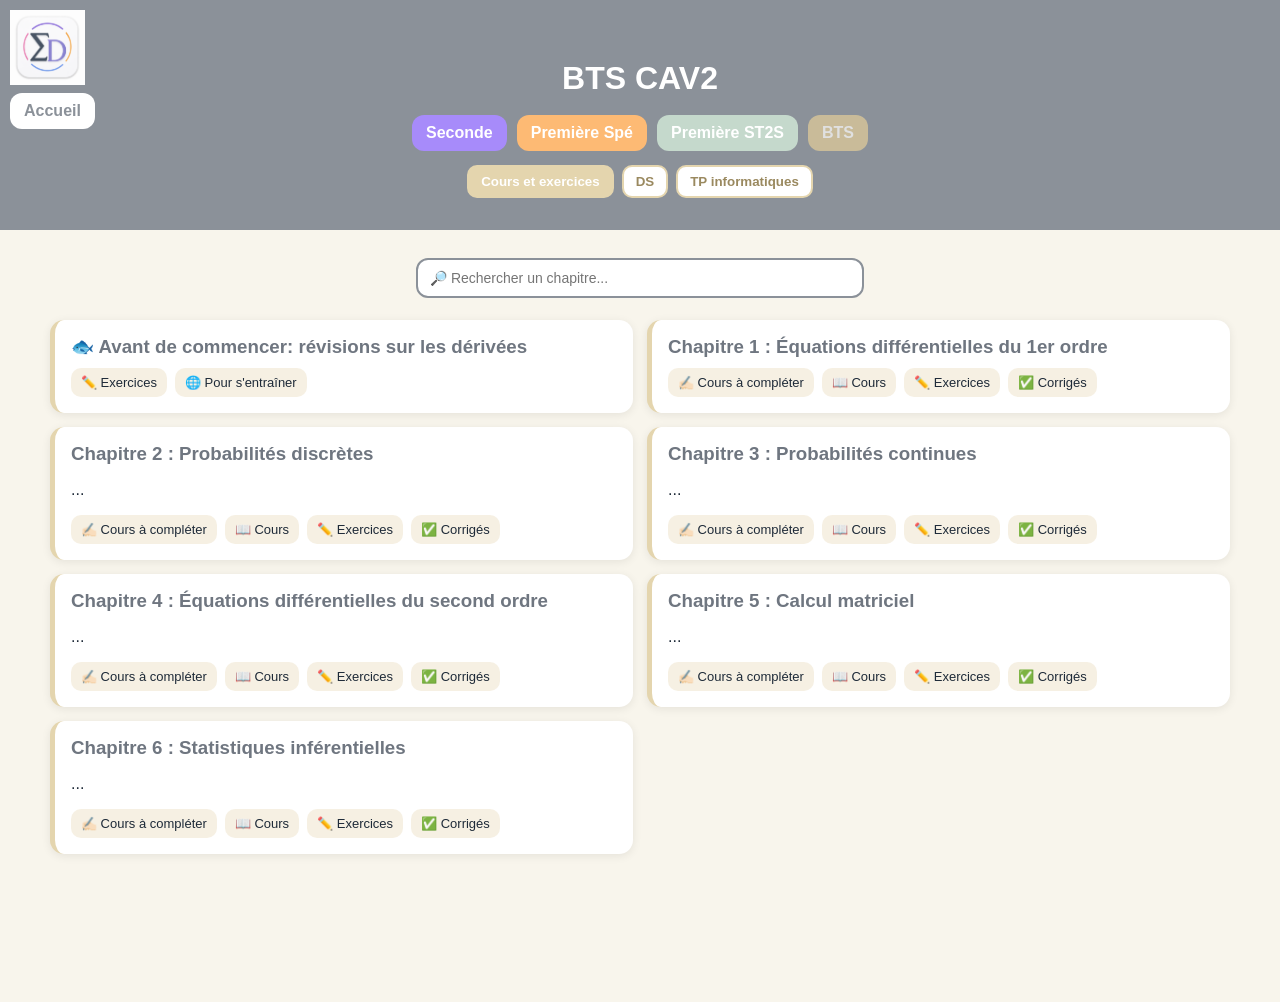
==== bts.html @ 2d046307 "Clean up bts.html by removing redundant elements Removed duplicate script tag and page counter." ====
<!DOCTYPE html>
<html lang="fr">
<head>
  <meta charset="UTF-8">
  <title>BTS CAV2 - Mme Devaud</title>
  <link rel="stylesheet" href="styleapp.css">
  <link rel="icon" type="image/png" sizes="16x16" href="favicon.png">
<link rel="icon" type="image/png" sizes="32x32" href="favicon.png">
<link rel="icon" type="image/png" sizes="180x180" href="favicon.png">
<link rel="apple-touch-icon" sizes="180x180" href="favicon.png">
  <meta name="apple-mobile-web-app-capable" content="yes">
  <meta name="apple-mobile-web-app-status-bar-style" content="default">
  <script async src="https://www.googletagmanager.com/gtag/js?id=G-ZC0NM1HNEK"></script>
    <script>
      window.dataLayer = window.dataLayer || [];
      function gtag(){dataLayer.push(arguments);}
      gtag('js', new Date());

      gtag('config', 'G-ZC0NM1HNEK');
    </script>
</head>

<body class="bts">

<header>
  <div class="logo-container">
    <a href="index.html" class="logo-link">
      <img src="favicon.png" alt="Accueil - Mme Devaud" class="logo-page">
    </a>

    <a class="menu-btn accueil-btn" href="index.html">Accueil</a>
  </div>
  <h1>BTS CAV2</h1>

  <nav class="menu">
    
    <a class="menu-btn seconde-btn" href="seconde.html">Seconde</a>
    <a class="menu-btn spe-btn" href="spe.html">Première Spé</a>
    <a class="menu-btn st2s-btn" href="st2s.html">Première ST2S</a>
    <a class="menu-btn bts-btn active" href="bts.html">BTS</a>
  </nav>

  <div class="sub-menu">
    <button class="sub-btn active" onclick="showSec('cl',event)">Cours et exercices</button>
    <button class="sub-btn" onclick="showSec('ds',event)">DS</button>
    <button class="sub-btn" onclick="showSec('tp',event)">TP informatiques</button>
  </div>

</header>

<main>

<!-- SEARCH -->
<div class="search-box">
  <input type="text" id="searchInput" placeholder="🔎 Rechercher un chapitre..." onkeyup="searchChapters()">
</div>

<!-- ================= COURS ================= -->
<section id="cl" class="sub-section active">

  <div class="cards-container">
    <div class="card">
      <h3> 🐟 Avant de commencer: révisions sur les dérivées</h3>
  

      <div class="actions">
        <a href="pdf/bts/CH0_revisions.pdf"> ✏️ Exercices </a>
        <a href="https://coopmaths.fr/alea/?uuid=ec088&id=1AN14-3&n=5&d=10&s=2-3-4&s2=false&s3=false&cd=0&tip=0&cols=3&alea=6MZ5&uuid=a83c0&id=1AN14-4&n=4&d=10&s=5&cd=1&tip=0&alea=QR9x&uuid=1a60f&id=1AN14-5&n=3&d=10&s=1-3&cd=1&tip=0&alea=TZqJ&uuid=b32f2&id=1AN14-6&n=2&d=10&s=1&s2=false&cd=1&tip=0&alea=F6NR&uuid=3391d&id=1AN14-7&n=5&d=10&s=1-4&cd=1&tip=0&alea=qNlT&v=eleve&es=221100110">🌐 Pour s'entraîner</a>
      </div>
    </div>
    <div class="card">
      <h3>Chapitre 1 : Équations différentielles du 1er ordre</h3>
    

      <div class="actions">
      <a href="pdf/bts/CH1_Eleves.pdf">✍🏻 Cours à compléter</a>
        <a href="pdf/bts/CH1_COURS.pdf">📖 Cours  </a>
        <a href="pdf/bts/CH1_TD.pdf">✏️ Exercices</a>
        <a href="#">✅ Corrigés</a>
      </div>
    </div>

    <div class="card">
      <h3>Chapitre 2 : Probabilités discrètes</h3>
      <p>...</p>

      <div class="actions">
        <a href="#">✍🏻 Cours à compléter</a>
        <a href="#">📖 Cours  </a>
        <a href="#">✏️ Exercices</a>
        <a href="#">✅ Corrigés</a>
      </div>
    </div>

    <div class="card">
      <h3>Chapitre 3 : Probabilités continues</h3>
      <p>...</p>

      <div class="actions">
        <a href="#">✍🏻 Cours à compléter</a>
        <a href="#">📖 Cours  </a>
        <a href="#">✏️ Exercices</a>
        <a href="#">✅ Corrigés</a>
      </div>
    </div>

    <div class="card">
      <h3>Chapitre 4 : Équations différentielles du second ordre</h3>
      <p>...</p>

      <div class="actions">
        <a href="#">✍🏻 Cours à compléter</a>
        <a href="#">📖 Cours  </a>
        <a href="#">✏️ Exercices</a>
        <a href="#">✅ Corrigés</a>
      </div>
    </div>

    <div class="card">
      <h3>Chapitre 5 : Calcul matriciel</h3>
      <p>...</p>

      <div class="actions">
        <a href="#">✍🏻 Cours à compléter</a>
        <a href="#">📖 Cours  </a>
        <a href="#">✏️ Exercices</a>
        <a href="#">✅ Corrigés</a>
      </div>
    </div>

      <div class="card">
      <h3>Chapitre 6 : Statistiques inférentielles</h3>
      <p>...</p>

      <div class="actions">
        <a href="#">✍🏻 Cours à compléter</a>
        <a href="#">📖 Cours  </a>
        <a href="#">✏️ Exercices</a>
        <a href="#">✅ Corrigés</a>
      </div>
    </div>

  </div>

</section>

<!-- ================= DS ================= -->
<section id="ds" class="sub-section">

  <div class="cards-container">

    <div class="card">
      <h3>DS 1</h3>
      <div class="actions">
        <a href="#">📄 Sujet</a>
        <a href="#">✅ Correction</a>
      </div>
    </div>

  </div>

</section>

  <!-- ================= TP ================= -->
<section id="tp" class="sub-section">

  <div class="cards-container">

    <div class="card">
      <h3>TP 1</h3>
      <div class="actions">
        <a href="#">📄 Énoncé</a>
        
      </div>
    </div>

  </div>

</section>

</main>


</body>
</html>
---- styleapp.css ----
/* =========================
   RESET GLOBAL
========================= */

html, body {
  margin: 0;
  padding: 0;
  font-family: -apple-system, BlinkMacSystemFont, "Segoe UI", Arial, sans-serif;
  color: #1e2a38;
  min-height: 100%;
  background: #f5f7fb;
}

/* bloc info en haut à gauche */
.top-left-info {
  position: absolute;
  top: 10px;
  left: 10px;
  text-align: left;
  font-size: 12px;
  color: white;
  font-style: italic;
  line-height: 1.3;
}

.logo-home {
  display: block;
  width: 100px !important;
  height: 100px !important;
  min-width: 100px !important;
  min-height: 100px !important;
  max-width: 100px !important;
  max-height: 100px !important;
  object-fit: contain;
  margin-top: 8px;
}

.logo-link {
  position: absolute;
  top: 10px;
  left: 10px;
  display: block;
  z-index: 10;
}

.logo-page {
  display: block;
  width: 75px !important;
  height: 75px !important;
  max-width: 75px !important;
  max-height: 75px !important;
  object-fit: contain;
}

/* évite les trous blancs iOS */
body {
  min-height: 100vh;
  -webkit-tap-highlight-color: transparent;
}

/* =========================
   FONDS PAR FILIÈRE
========================= */

body.seconde { background: #f3e8ff; }
body.spe     { background: #fff1e6; }
body.st2s    { background: #f0f6f2; }
body.bts     { background: #f8f5ec; }

/* =========================
   HEADER STYLE APP
========================= */

header {
  position: relative;
  background: #8b9199;
  color: white;
  text-align: center;
  padding: 60px 20px 32px;
  margin: 0;
  min-height: 150px;
  box-sizing: border-box;
}

h1 {
  margin: 0;
  font-weight: 700;
}

.logo-container {
  position: absolute;
  top: 10px;
  left: 10px;
  display: flex;
  flex-direction: column;
  align-items: flex-start;
  z-index: 10;
}

.logo-container .logo-link {
  position: static;
}

.accueil-btn {
  margin-top: 8px;
  white-space: nowrap;
}

/* =========================
   MAIN (IMPORTANT ANTI-RUPTURE)
========================= */

main {
  min-height: calc(100vh - 160px);
  padding: 16px;
  background: transparent;
}

/* =========================
   MENU (APP STYLE)
========================= */

.menu {
  display: flex;
  justify-content: center;
  align-items: center;
  gap: 10px;
  flex-wrap: wrap;
  margin-top: 18px;
}

.menu-btn {
  background: white;
  color: #8b9199;
  padding: 9px 14px;
  border-radius: 12px;
  text-decoration: none;
  font-weight: 600;
  transition: 0.2s ease;
}

.menu-btn:hover {
  transform: translateY(-1px);
  filter: brightness(0.95);
}

/* =========================
   COULEUR DES ONGLETS
========================= */

.menu-btn.seconde-btn {
  background: #a78bfa;
  color: white;
}

.menu-btn.spe-btn {
  background: #fdba74;
  color: white;
}

.menu-btn.st2s-btn {
  background: #c5d9cc;
  color: white;
}

.menu-btn.bts-btn {
  background: #e4d5ae;
  color: white;
}

/* =========================
   ONGLET ACTIF
========================= */

body.seconde .menu-btn.seconde-btn {
  filter: brightness(0.88);
}

body.spe .menu-btn.spe-btn {
  filter: brightness(0.88);
}

body.st2s .menu-btn.st2s-btn {
  filter: brightness(0.88);
}

body.bts .menu-btn.bts-btn {
  filter: brightness(0.88);
}

/* =========================
   SUB MENU
========================= */

.sub-menu {
  display: flex;
  justify-content: center;
  align-items: center;
  gap: 8px;
  flex-wrap: wrap;
  margin-top: 14px;
}

.sub-btn {
  background: white;
  border: 2px solid #8b9199;
  color: #8b9199;
  padding: 7px 12px;
  border-radius: 10px;
  cursor: pointer;
  font-weight: 600;
  transition: 0.2s;
}

.sub-btn:hover {
  filter: brightness(0.95);
}

/* =========================
   SOUS-ONGLETS SECONDE
========================= */

body.seconde .sub-btn {
  border-color: #a78bfa;
  color: #7c5ac7;
}

body.seconde .sub-btn.active {
  background: #a78bfa;
  color: white;
}

/* =========================
   SOUS-ONGLETS PREMIÈRE SPÉ
========================= */

body.spe .sub-btn {
  border-color: #fdba74;
  color: #d88732;
}

body.spe .sub-btn.active {
  background: #fdba74;
  color: white;
}

/* =========================
   SOUS-ONGLETS ST2S
========================= */

body.st2s .sub-btn {
  border-color: #c5d9cc;
  color: #6d8b78;
}

body.st2s .sub-btn.active {
  background: #c5d9cc;
  color: white;
}

/* =========================
   SOUS-ONGLETS BTS
========================= */

body.bts .sub-btn {
  border-color: #e4d5ae;
  color: #9a895f;
}

body.bts .sub-btn.active {
  background: #e4d5ae;
  color: white;
}

/* =========================
   SEARCH (STYLE APP)
========================= */

.search-box {
  display: flex;
  justify-content: center;
  margin: 12px 0;
}

.search-box input {
  width: 60%;
  max-width: 420px;
  padding: 10px 12px;
  border-radius: 12px;
  border: 2px solid #8b9199;
  outline: none;
  font-size: 14px;
  background: white;
}

/* =========================
   SECTIONS
========================= */

.sub-section {
  display: none;
  max-width: 1200px;
  margin: auto;
}

.sub-section.active {
  display: block;
}

/* =========================
   GRILLE 2 COLONNES
========================= */

.cards-container {
  display: grid;
  grid-template-columns: repeat(2, minmax(0, 1fr));
  gap: 14px;
  padding: 10px;
}

/* mobile → 1 colonne uniquement */
@media (max-width: 700px) {
  .cards-container {
    grid-template-columns: 1fr;
  }
}

/* =========================
   CARD (STYLE NOTION APP)
========================= */

.card {
  background: white;
  padding: 16px;
  border-radius: 14px;
  box-shadow: 0 2px 10px rgba(0,0,0,0.08);
  transition: 0.2s ease;
  margin: 0;
}

.card:hover {
  transform: translateY(-2px);
}

.card h3 {
  margin: 0 0 8px 0;
  color: #6f7680;
}

/* =========================
   ACTION BUTTONS
========================= */

.actions {
  display: flex;
  flex-wrap: wrap;
  gap: 8px;
  margin-top: 10px;
}

.actions a {
  display: inline-block;
  padding: 7px 10px;
  border-radius: 10px;
  text-decoration: none;
  font-size: 13px;
  color: #1e2a38;
  background: rgba(0,0,0,0.06);
  transition: 0.2s;
}

.actions a:hover {
  transform: translateY(-1px);
  filter: brightness(1.1);
}

/* =========================
   COULEURS PAR FILIÈRE
========================= */

.seconde .card {
  border-left: 5px solid #a78bfa;
}

.spe .card {
  border-left: 5px solid #fdba74;
}

.st2s .card {
  border-left: 5px solid #c5d9cc;
}

.bts .card {
  border-left: 5px solid #e4d5ae;
}

.seconde .actions a {
  background: rgba(167,139,250,0.18);
}

.spe .actions a {
  background: rgba(253,186,116,0.18);
}

.st2s .actions a {
  background: rgba(197,217,204,0.35);
}

.bts .actions a {
  background: rgba(228,213,174,0.35);
}

/* =========================
   BIENVENUE CARD
========================= */

.card.welcome {
  max-width: 800px;
  margin: 25px auto;
  padding: 22px;
  border-radius: 16px;
  background: white;
  box-shadow: 0 4px 12px rgba(0,0,0,0.08);
  border-left: 6px solid #a0a7b1;
  text-align: center;
}

/* =========================
   ACCUEIL FIX FINAL (SAFE)
========================= */

.home-container {
  display: grid;
  grid-template-columns: repeat(2, 1fr);
  gap: 10px;
  max-width: 650px;
  margin: 10px auto;
  padding: 8px;
}

.app-card {
  display: flex;
  align-items: center;
  justify-content: center;

  height: 90px;

  border-radius: 15px;

  font-size: 18px;
  font-weight: bold;

  color: white;
  text-decoration: none;

  transition: 0.2s;
}

.app-card:hover {
  transform: scale(1.03);
  opacity: 0.9;
}

/* =========================
   COULEURS DES CARTES ACCUEIL
========================= */

.app-card.seconde {
  background: #a78bfa;
  color: white;
}

.app-card.spe {
  background: #fdba74;
  color: white;
}

.app-card.st2s {
  background: #c5d9cc;
  color: white;
}

.app-card.bts {
  background: #e4d5ae;
  color: white;
}

/* mobile uniquement */
@media (max-width: 600px) {
  .home-container {
    grid-template-columns: 1fr;
  }
}

/* =========================
   FOOTER
========================= */

.footer {
  text-align: center;
  padding: 15px;
  font-size: 13px;
  color: #6f7680;
  background: white;
  border-top: 1px solid #ddd;
}

.footer a:hover {
  text-decoration: underline;
}

/* =========================
   FIX iPHONE (CRITIQUE)
========================= */

html {
  background: #f5f7fb;
}

body {
  overflow-x: hidden;
}

/* =========================
   COMPTEUR DE VISITES
========================= */

.page-counter {
  text-align: center;
  margin: 25px 0 15px;
  font-size: 0.9rem;
  opacity: 0.75;
}

.page-counter img {
  vertical-align: middle;
}
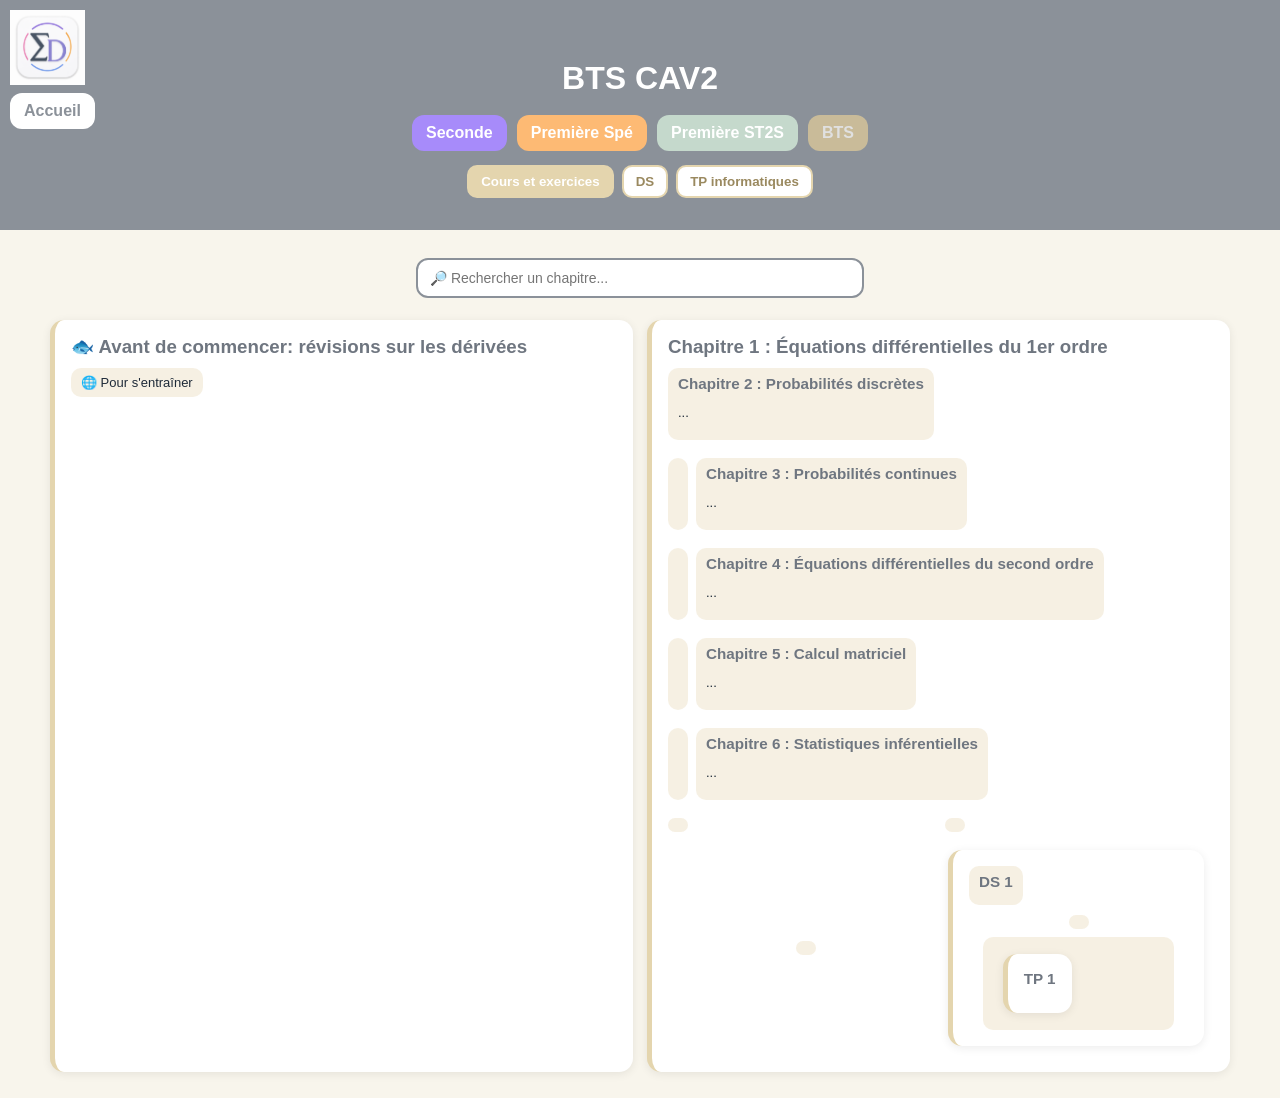
==== commit 9c242bca: "Add target='_blank' to multiple links in bts.html" ====
--- a/bts.html
+++ b/bts.html
@@ -64,7 +64,7 @@
   
 
       <div class="actions">
-        <a href="pdf/bts/CH0_revisions.pdf"> ✏️ Exercices </a>
+        <a href="pdf/bts/CH0_revisions.pdf"target="_blank> ✏️ Exercices </a>
         <a href="https://coopmaths.fr/alea/?uuid=ec088&id=1AN14-3&n=5&d=10&s=2-3-4&s2=false&s3=false&cd=0&tip=0&cols=3&alea=6MZ5&uuid=a83c0&id=1AN14-4&n=4&d=10&s=5&cd=1&tip=0&alea=QR9x&uuid=1a60f&id=1AN14-5&n=3&d=10&s=1-3&cd=1&tip=0&alea=TZqJ&uuid=b32f2&id=1AN14-6&n=2&d=10&s=1&s2=false&cd=1&tip=0&alea=F6NR&uuid=3391d&id=1AN14-7&n=5&d=10&s=1-4&cd=1&tip=0&alea=qNlT&v=eleve&es=221100110">🌐 Pour s'entraîner</a>
       </div>
     </div>
@@ -73,10 +73,10 @@
     
 
       <div class="actions">
-      <a href="pdf/bts/CH1_Eleves.pdf">✍🏻 Cours à compléter</a>
-        <a href="pdf/bts/CH1_COURS.pdf">📖 Cours  </a>
-        <a href="pdf/bts/CH1_TD.pdf">✏️ Exercices</a>
-        <a href="#">✅ Corrigés</a>
+      <a href="pdf/bts/CH1_Eleves.pdf"target="_blank>✍🏻 Cours à compléter</a>
+        <a href="pdf/bts/CH1_COURS.pdf"target="_blank>📖 Cours  </a>
+        <a href="pdf/bts/CH1_TD.pdf"target="_blank>✏️ Exercices</a>
+        <a href="#"target="_blank>✅ Corrigés</a>
       </div>
     </div>
 
@@ -85,10 +85,10 @@
       <p>...</p>
 
       <div class="actions">
-        <a href="#">✍🏻 Cours à compléter</a>
-        <a href="#">📖 Cours  </a>
-        <a href="#">✏️ Exercices</a>
-        <a href="#">✅ Corrigés</a>
+        <a href="#"target="_blank>✍🏻 Cours à compléter</a>
+        <a href="#"target="_blank>📖 Cours  </a>
+        <a href="#"target="_blank>✏️ Exercices</a>
+        <a href="#"target="_blank>✅ Corrigés</a>
       </div>
     </div>
 
@@ -97,10 +97,10 @@
       <p>...</p>
 
       <div class="actions">
-        <a href="#">✍🏻 Cours à compléter</a>
-        <a href="#">📖 Cours  </a>
-        <a href="#">✏️ Exercices</a>
-        <a href="#">✅ Corrigés</a>
+        <a href="#"target="_blank>✍🏻 Cours à compléter</a>
+        <a href="#"target="_blank>📖 Cours  </a>
+        <a href="#"target="_blank>✏️ Exercices</a>
+        <a href="#"target="_blank>✅ Corrigés</a>
       </div>
     </div>
 
@@ -109,10 +109,10 @@
       <p>...</p>
 
       <div class="actions">
-        <a href="#">✍🏻 Cours à compléter</a>
-        <a href="#">📖 Cours  </a>
-        <a href="#">✏️ Exercices</a>
-        <a href="#">✅ Corrigés</a>
+        <a href="#"target="_blank>✍🏻 Cours à compléter</a>
+        <a href="#"target="_blank>📖 Cours  </a>
+        <a href="#"target="_blank>✏️ Exercices</a>
+        <a href="#"target="_blank>✅ Corrigés</a>
       </div>
     </div>
 
@@ -121,10 +121,10 @@
       <p>...</p>
 
       <div class="actions">
-        <a href="#">✍🏻 Cours à compléter</a>
-        <a href="#">📖 Cours  </a>
-        <a href="#">✏️ Exercices</a>
-        <a href="#">✅ Corrigés</a>
+        <a href="#"target="_blank>✍🏻 Cours à compléter</a>
+        <a href="#"target="_blank>📖 Cours  </a>
+        <a href="#"target="_blank>✏️ Exercices</a>
+        <a href="#"target="_blank>✅ Corrigés</a>
       </div>
     </div>
 
@@ -133,10 +133,10 @@
       <p>...</p>
 
       <div class="actions">
-        <a href="#">✍🏻 Cours à compléter</a>
-        <a href="#">📖 Cours  </a>
-        <a href="#">✏️ Exercices</a>
-        <a href="#">✅ Corrigés</a>
+        <a href="#"target="_blank>✍🏻 Cours à compléter</a>
+        <a href="#"target="_blank>📖 Cours  </a>
+        <a href="#"target="_blank>✏️ Exercices</a>
+        <a href="#"target="_blank>✅ Corrigés</a>
       </div>
     </div>
 
@@ -152,8 +152,8 @@
     <div class="card">
       <h3>DS 1</h3>
       <div class="actions">
-        <a href="#">📄 Sujet</a>
-        <a href="#">✅ Correction</a>
+        <a href="#"target="_blank>📄 Sujet</a>
+        <a href="#"target="_blank>✅ Correction</a>
       </div>
     </div>
 
@@ -169,7 +169,7 @@
     <div class="card">
       <h3>TP 1</h3>
       <div class="actions">
-        <a href="#">📄 Énoncé</a>
+        <a href="#"target="_blank>📄 Énoncé</a>
         
       </div>
     </div>
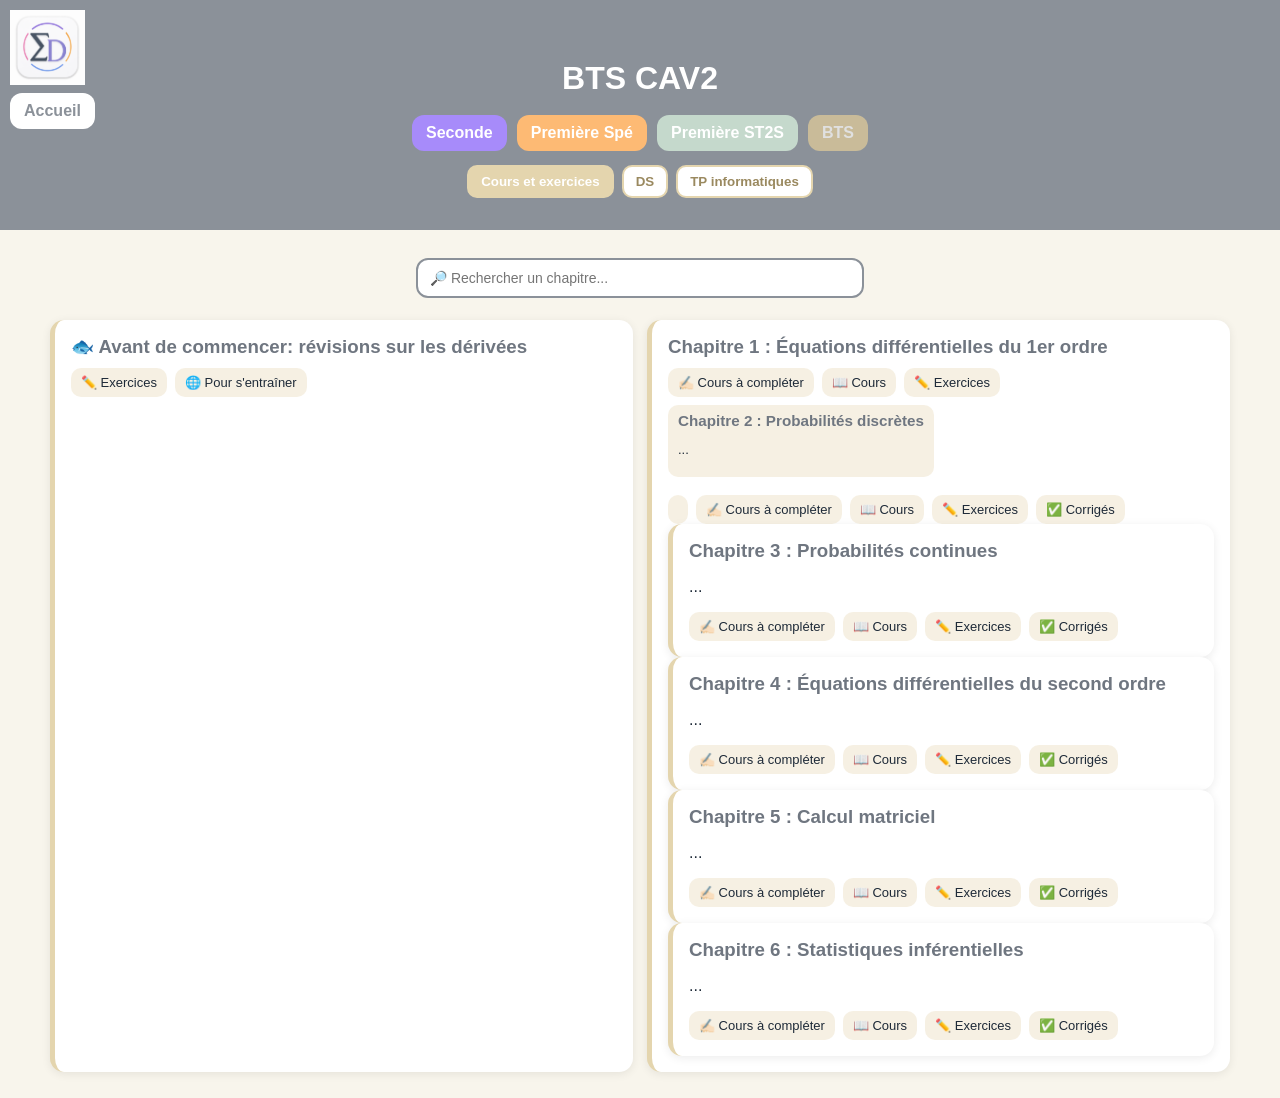
==== commit 3fade053: "Fix HTML link formatting in bts.html" ====
--- a/bts.html
+++ b/bts.html
@@ -64,7 +64,7 @@
   
 
       <div class="actions">
-        <a href="pdf/bts/CH0_revisions.pdf"target="_blank> ✏️ Exercices </a>
+        <a href="pdf/bts/CH0_revisions.pdf" target="_blank"> ✏️ Exercices </a>
         <a href="https://coopmaths.fr/alea/?uuid=ec088&id=1AN14-3&n=5&d=10&s=2-3-4&s2=false&s3=false&cd=0&tip=0&cols=3&alea=6MZ5&uuid=a83c0&id=1AN14-4&n=4&d=10&s=5&cd=1&tip=0&alea=QR9x&uuid=1a60f&id=1AN14-5&n=3&d=10&s=1-3&cd=1&tip=0&alea=TZqJ&uuid=b32f2&id=1AN14-6&n=2&d=10&s=1&s2=false&cd=1&tip=0&alea=F6NR&uuid=3391d&id=1AN14-7&n=5&d=10&s=1-4&cd=1&tip=0&alea=qNlT&v=eleve&es=221100110">🌐 Pour s'entraîner</a>
       </div>
     </div>
@@ -73,9 +73,9 @@
     
 
       <div class="actions">
-      <a href="pdf/bts/CH1_Eleves.pdf"target="_blank>✍🏻 Cours à compléter</a>
-        <a href="pdf/bts/CH1_COURS.pdf"target="_blank>📖 Cours  </a>
-        <a href="pdf/bts/CH1_TD.pdf"target="_blank>✏️ Exercices</a>
+      <a href="pdf/bts/CH1_Eleves.pdf"target="_blank">✍🏻 Cours à compléter</a>
+        <a href="pdf/bts/CH1_COURS.pdf"target="_blank">📖 Cours  </a>
+        <a href="pdf/bts/CH1_TD.pdf"target="_blank">✏️ Exercices</a>
         <a href="#"target="_blank>✅ Corrigés</a>
       </div>
     </div>
@@ -85,10 +85,10 @@
       <p>...</p>
 
       <div class="actions">
-        <a href="#"target="_blank>✍🏻 Cours à compléter</a>
-        <a href="#"target="_blank>📖 Cours  </a>
-        <a href="#"target="_blank>✏️ Exercices</a>
-        <a href="#"target="_blank>✅ Corrigés</a>
+        <a href="#"target="_blank">✍🏻 Cours à compléter</a>
+        <a href="#"target="_blank">📖 Cours  </a>
+        <a href="#"target="_blank">✏️ Exercices</a>
+        <a href="#"target="_blank">✅ Corrigés</a>
       </div>
     </div>
 
@@ -97,10 +97,10 @@
       <p>...</p>
 
       <div class="actions">
-        <a href="#"target="_blank>✍🏻 Cours à compléter</a>
-        <a href="#"target="_blank>📖 Cours  </a>
-        <a href="#"target="_blank>✏️ Exercices</a>
-        <a href="#"target="_blank>✅ Corrigés</a>
+        <a href="#"target="_blank">✍🏻 Cours à compléter</a>
+        <a href="#"target="_blank">📖 Cours  </a>
+        <a href="#"target="_blank">✏️ Exercices</a>
+        <a href="#"target="_blank">✅ Corrigés</a>
       </div>
     </div>
 
@@ -109,10 +109,10 @@
       <p>...</p>
 
       <div class="actions">
-        <a href="#"target="_blank>✍🏻 Cours à compléter</a>
-        <a href="#"target="_blank>📖 Cours  </a>
-        <a href="#"target="_blank>✏️ Exercices</a>
-        <a href="#"target="_blank>✅ Corrigés</a>
+        <a href="#"target="_blank">✍🏻 Cours à compléter</a>
+        <a href="#"target="_blank">📖 Cours  </a>
+        <a href="#"target="_blank">✏️ Exercices</a>
+        <a href="#"target="_blank">✅ Corrigés</a>
       </div>
     </div>
 
@@ -121,10 +121,10 @@
       <p>...</p>
 
       <div class="actions">
-        <a href="#"target="_blank>✍🏻 Cours à compléter</a>
-        <a href="#"target="_blank>📖 Cours  </a>
-        <a href="#"target="_blank>✏️ Exercices</a>
-        <a href="#"target="_blank>✅ Corrigés</a>
+        <a href="#"target="_blank">✍🏻 Cours à compléter</a>
+        <a href="#"target="_blank">📖 Cours  </a>
+        <a href="#"target="_blank">✏️ Exercices</a>
+        <a href="#"target="_blank">✅ Corrigés</a>
       </div>
     </div>
 
@@ -133,10 +133,10 @@
       <p>...</p>
 
       <div class="actions">
-        <a href="#"target="_blank>✍🏻 Cours à compléter</a>
-        <a href="#"target="_blank>📖 Cours  </a>
-        <a href="#"target="_blank>✏️ Exercices</a>
-        <a href="#"target="_blank>✅ Corrigés</a>
+        <a href="#"target="_blank">✍🏻 Cours à compléter</a>
+        <a href="#"target="_blank">📖 Cours  </a>
+        <a href="#"target="_blank">✏️ Exercices</a>
+        <a href="#"target="_blank">✅ Corrigés</a>
       </div>
     </div>
 
@@ -152,8 +152,8 @@
     <div class="card">
       <h3>DS 1</h3>
       <div class="actions">
-        <a href="#"target="_blank>📄 Sujet</a>
-        <a href="#"target="_blank>✅ Correction</a>
+        <a href="#"target="_blank">📄 Sujet</a>
+        <a href="#"target="_blank">✅ Correction</a>
       </div>
     </div>
 
@@ -169,7 +169,7 @@
     <div class="card">
       <h3>TP 1</h3>
       <div class="actions">
-        <a href="#"target="_blank>📄 Énoncé</a>
+        <a href="#"target="_blank">📄 Énoncé</a>
         
       </div>
     </div>
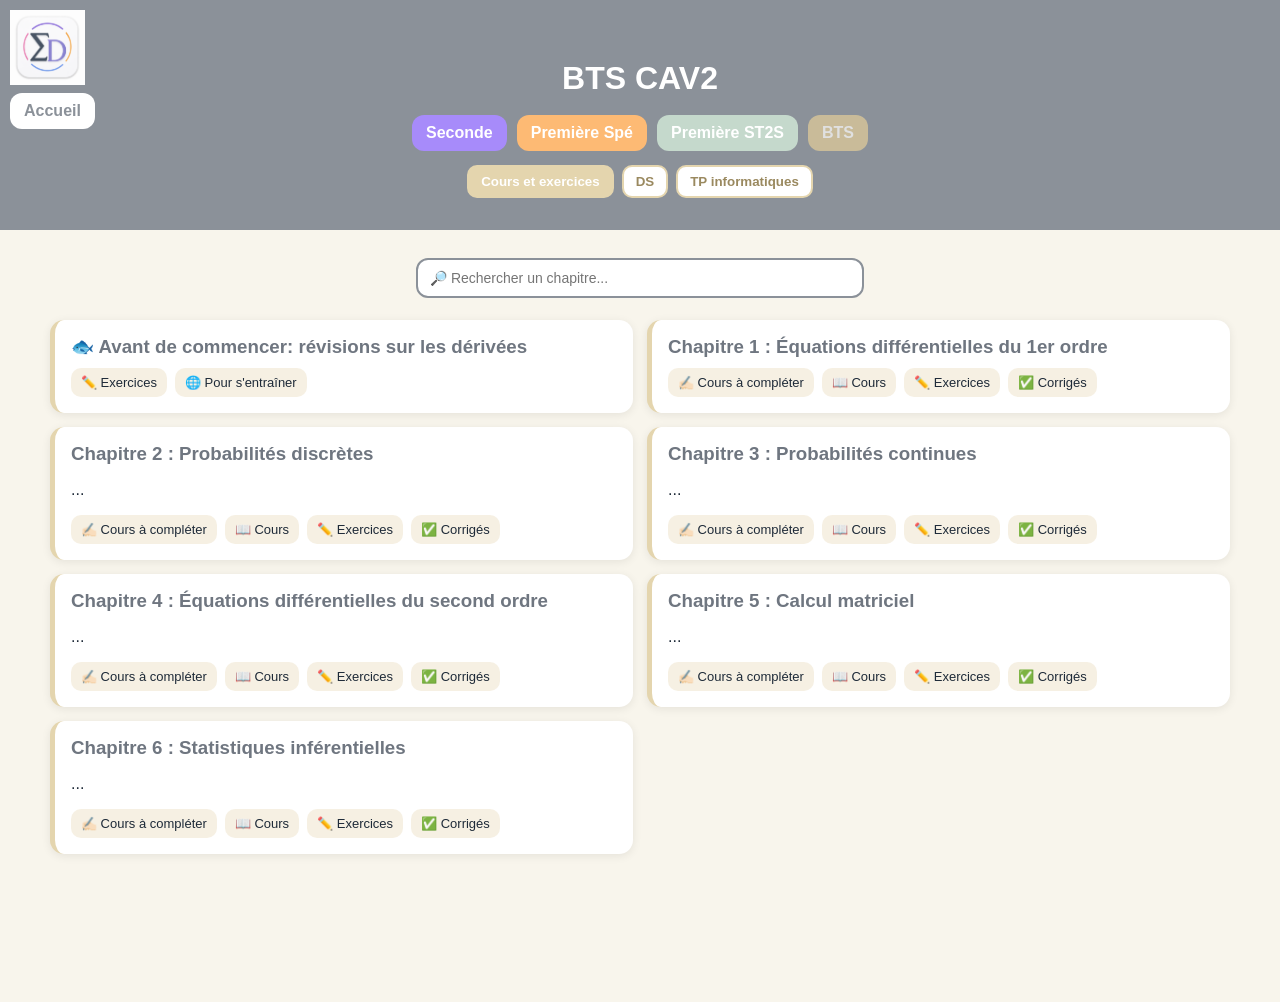
==== commit b03fc053: "Fix HTML syntax for 'Corrigés' link" ====
--- a/bts.html
+++ b/bts.html
@@ -76,7 +76,7 @@
       <a href="pdf/bts/CH1_Eleves.pdf"target="_blank">✍🏻 Cours à compléter</a>
         <a href="pdf/bts/CH1_COURS.pdf"target="_blank">📖 Cours  </a>
         <a href="pdf/bts/CH1_TD.pdf"target="_blank">✏️ Exercices</a>
-        <a href="#"target="_blank>✅ Corrigés</a>
+        <a href="#"target="_blank">✅ Corrigés</a>
       </div>
     </div>
 
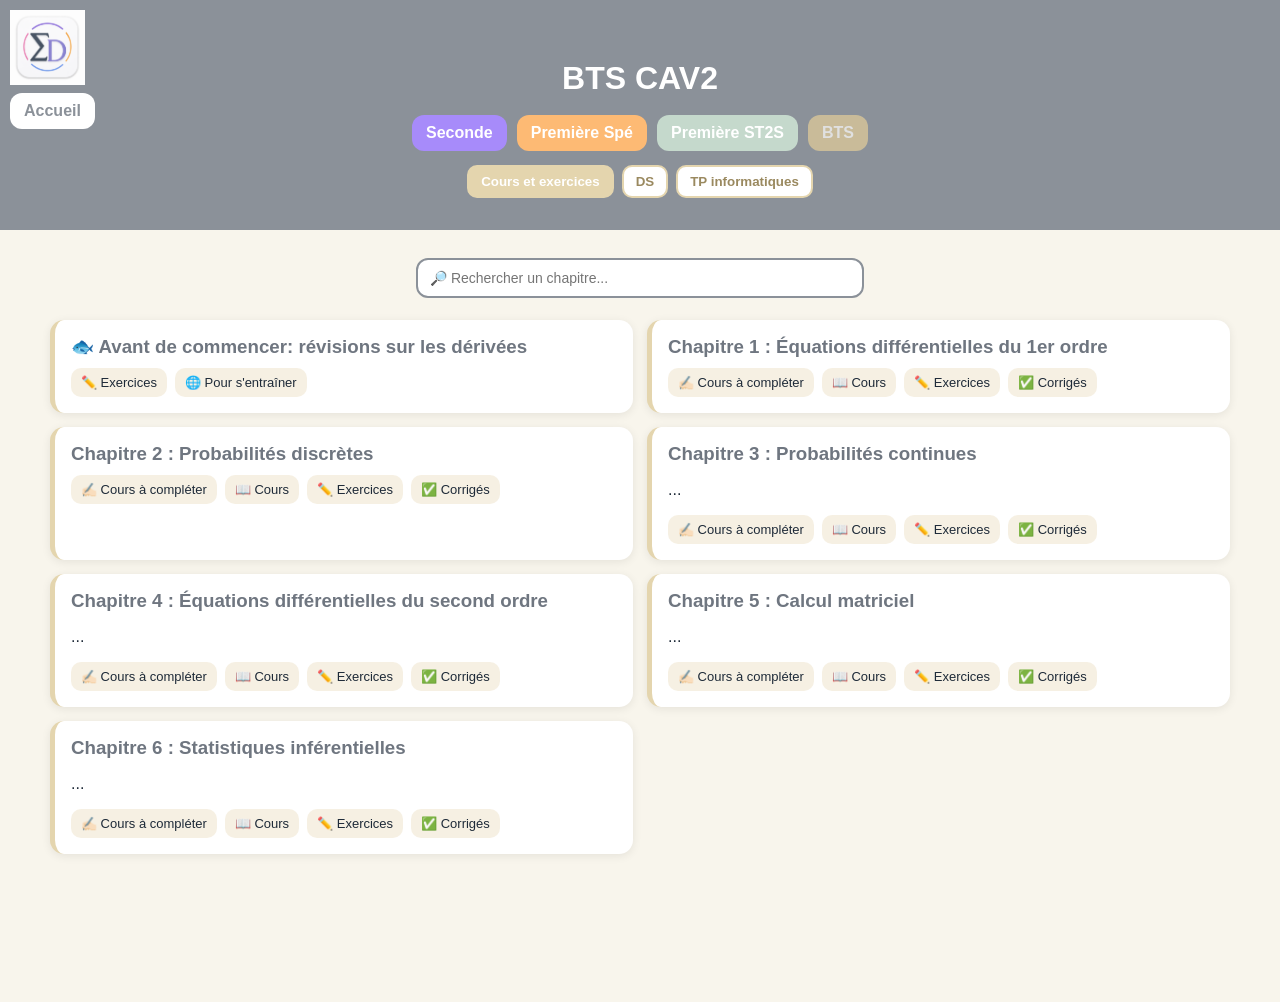
==== commit 9fcfabdc: "Update links for Chapter 2 resources in bts.html" ====
--- a/bts.html
+++ b/bts.html
@@ -64,7 +64,7 @@
   
 
       <div class="actions">
-        <a href="pdf/bts/CH0_revisions.pdf" target="_blank"> ✏️ Exercices </a>
+        <a href="pdf/bts/CH0_Revisions.pdf" target="_blank"> ✏️ Exercices </a>
         <a href="https://coopmaths.fr/alea/?uuid=ec088&id=1AN14-3&n=5&d=10&s=2-3-4&s2=false&s3=false&cd=0&tip=0&cols=3&alea=6MZ5&uuid=a83c0&id=1AN14-4&n=4&d=10&s=5&cd=1&tip=0&alea=QR9x&uuid=1a60f&id=1AN14-5&n=3&d=10&s=1-3&cd=1&tip=0&alea=TZqJ&uuid=b32f2&id=1AN14-6&n=2&d=10&s=1&s2=false&cd=1&tip=0&alea=F6NR&uuid=3391d&id=1AN14-7&n=5&d=10&s=1-4&cd=1&tip=0&alea=qNlT&v=eleve&es=221100110">🌐 Pour s'entraîner</a>
       </div>
     </div>
@@ -82,12 +82,12 @@
 
     <div class="card">
       <h3>Chapitre 2 : Probabilités discrètes</h3>
-      <p>...</p>
+      
 
       <div class="actions">
-        <a href="#"target="_blank">✍🏻 Cours à compléter</a>
-        <a href="#"target="_blank">📖 Cours  </a>
-        <a href="#"target="_blank">✏️ Exercices</a>
+       <a href="pdf/bts/CH2_Eleves.pdf"target="_blank">✍🏻 Cours à compléter</a>
+        <a href="pdf/bts/CH2_COURS.pdf"target="_blank">📖 Cours  </a>
+        <a href="pdf/bts/CH2_TD.pdf"target="_blank">✏️ Exercices</a>
         <a href="#"target="_blank">✅ Corrigés</a>
       </div>
     </div>
@@ -152,7 +152,7 @@
     <div class="card">
       <h3>DS 1</h3>
       <div class="actions">
-        <a href="#"target="_blank">📄 Sujet</a>
+        <a href="pdf/bts/Interro0_Derivee.pdf"target="_blank">📄 Sujet + correction</a>
         <a href="#"target="_blank">✅ Correction</a>
       </div>
     </div>
@@ -167,9 +167,9 @@
   <div class="cards-container">
 
     <div class="card">
-      <h3>TP 1</h3>
+      <h3>TP 0-Autour des fonctions</h3>
       <div class="actions">
-        <a href="#"target="_blank">📄 Énoncé</a>
+        <a href="pdf/bts/tp0.pdf"target="_blank">📄 Énoncé</a>
         
       </div>
     </div>
